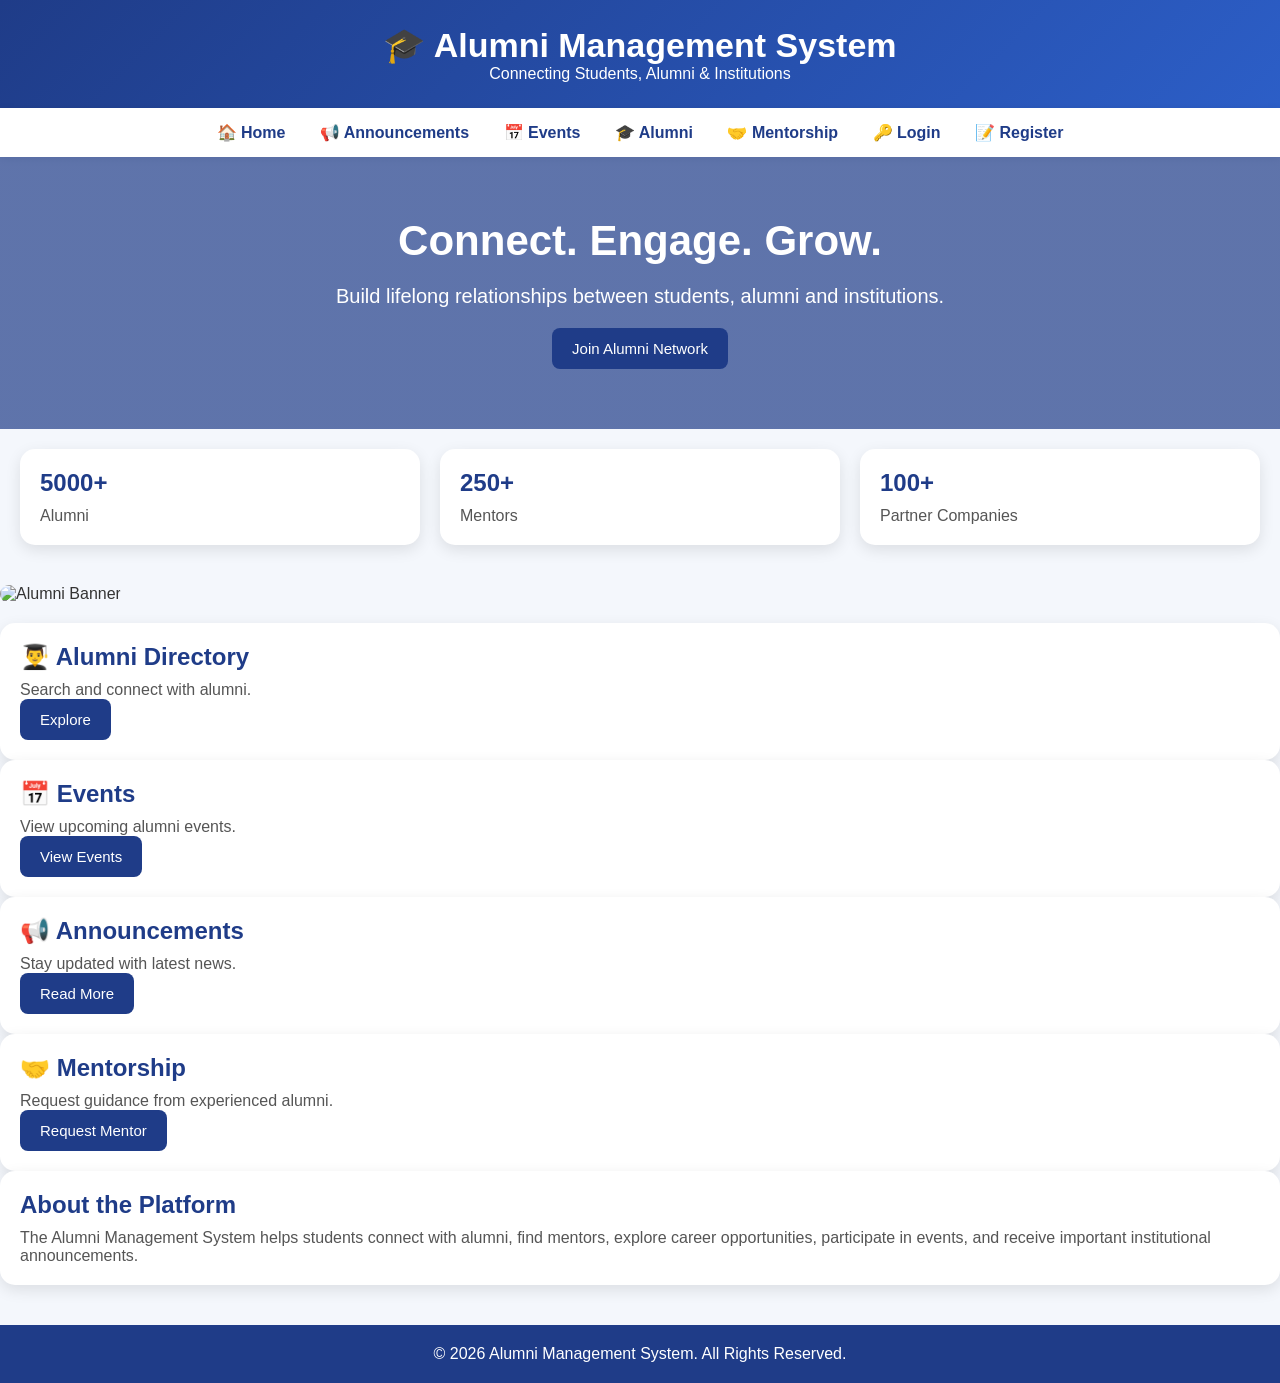
==== index.html @ cecde891 "Add files via upload" ====
<!DOCTYPE html>
<html lang="en">

<head>
    <meta charset="UTF-8">
    <meta name="viewport" content="width=device-width, initial-scale=1.0">
    <title>Alumni Management System</title>

    <link rel="stylesheet" href="style.css">
</head>

<body>

<header>
    <h1>🎓 Alumni Management System</h1>
    <p>Connecting Students, Alumni & Institutions</p>
</header>

<nav class="menu">
    <a href="index.html" class="nav-btn">🏠 Home</a>
    <a href="announcements.html" class="nav-btn">📢 Announcements</a>
    <a href="events.html" class="nav-btn">📅 Events</a>
    <a href="alumni_dashboard.html" class="nav-btn">🎓 Alumni</a>
    <a href="requests.html" class="nav-btn">🤝 Mentorship</a>
    <a href="login.html" class="nav-btn">🔑 Login</a>
    <a href="register.html" class="nav-btn">📝 Register</a>
</nav>
<section class="hero">

    <h2>Connect. Engage. Grow.</h2>

    <p>
        Build lifelong relationships between students,
        alumni and institutions.
    </p>

    <a href="register.html" class="btn">
        Join Alumni Network
    </a>

</section>

<section class="stats">

    <div class="card">
        <h2>5000+</h2>
        <p>Alumni</p>
    </div>

    <div class="card">
        <h2>250+</h2>
        <p>Mentors</p>
    </div>

    <div class="card">
        <h2>100+</h2>
        <p>Partner Companies</p>
    </div>

</section>

<section class="banner">

<img src="https://images.unsplash.com/photo-1523050854058-8df90110c9f1?w=1200"
alt="Alumni Banner">

</section>

<section class="dashboard">

    <div class="card">
        <h2>👨‍🎓 Alumni Directory</h2>
        <p>Search and connect with alumni.</p>
        <a href="alumni.html" class="btn">Explore</a>
    </div>

    <div class="card">
        <h2>📅 Events</h2>
        <p>View upcoming alumni events.</p>
        <a href="event.html" class="btn">View Events</a>
    </div>

    <div class="card">
        <h2>📢 Announcements</h2>
        <p>Stay updated with latest news.</p>
        <a href="announcement.html" class="btn">Read More</a>
    </div>

    <div class="card">
        <h2>🤝 Mentorship</h2>
        <p>Request guidance from experienced alumni.</p>
        <a href="requests.html" class="btn">Request Mentor</a>
    </div>

</section>

<section class="card">

<h2>About the Platform</h2>

<p>
The Alumni Management System helps students connect with alumni,
find mentors, explore career opportunities, participate in events,
and receive important institutional announcements.
</p>

</section>

<footer>
    <p>© 2026 Alumni Management System. All Rights Reserved.</p>
</footer>

</body>
</html>
---- style.css ----
/* ===========================
   Alumni Management System
   Professional Style Sheet
=========================== */

*{
    margin:0;
    padding:0;
    box-sizing:border-box;
    font-family:Arial, sans-serif;
}

body{
    background:#f4f7fc;
    color:#333;
}

/* Header */

header{
    background:linear-gradient(135deg,#1f3c88,#2c5ec7);
    color:white;
    text-align:center;
    padding:25px;
    box-shadow:0 4px 10px rgba(0,0,0,.2);
}

header h1{
    font-size:34px;
}

/* Navigation */

nav{
    background:white;
    text-align:center;
    padding:15px;
    box-shadow:0 2px 8px rgba(0,0,0,.1);
}

nav a{
    text-decoration:none;
    color:#1f3c88;
    font-weight:bold;
    margin:0 15px;
    transition:.3s;
}

nav a:hover{
    color:#ff9800;
}

/* Hero */

.hero{
    text-align:center;
    padding:60px 20px;
    background:linear-gradient(rgba(31,60,136,.7),rgba(31,60,136,.7)),
    url("https://images.unsplash.com/photo-1523050854058-8df90110c9f1?w=1200");
    background-size:cover;
    background-position:center;
    color:white;
}

.hero h2{
    font-size:42px;
}

.hero p{
    margin:20px 0;
    font-size:20px;
}

/* Buttons */

.btn,
button{
    background:#1f3c88;
    color:white;
    border:none;
    padding:12px 20px;
    border-radius:8px;
    cursor:pointer;
    font-size:15px;
    transition:.3s;
}

.btn{
    text-decoration:none;
    display:inline-block;
}

.btn:hover,
button:hover{
    background:#16306f;
}

/* Dashboard Cards */

.stats{
    display:grid;
    grid-template-columns:repeat(auto-fit,minmax(250px,1fr));
    gap:20px;
    padding:20px;
}

.card{
    background:white;
    padding:20px;
    border-radius:15px;
    box-shadow:0 5px 15px rgba(0,0,0,.1);
    transition:.3s;
}

.card:hover{
    transform:translateY(-6px);
}

.card h2,
.card h3{
    color:#1f3c88;
    margin-bottom:10px;
}

.card p{
    color:#555;
}

/* Forms */

input,
select,
textarea{
    width:100%;
    padding:12px;
    margin:10px 0;
    border:1px solid #ccc;
    border-radius:8px;
    font-size:15px;
}

input:focus,
select:focus,
textarea:focus{
    border-color:#1f3c88;
    outline:none;
}

/* Search Box */

#searchBox{
    width:100%;
    max-width:450px;
}

/* Approve / Reject */

.approve-btn{
    background:#28a745;
}

.approve-btn:hover{
    background:#218838;
}

.reject-btn{
    background:#ffb3b3;
    color:#222;
}

.reject-btn:hover{
    background:#ff8080;
}

/* Banner */

.banner img{
    width:100%;
    border-radius:20px;
    margin:20px 0;
}

/* Footer */

footer{
    background:#1f3c88;
    color:white;
    text-align:center;
    padding:20px;
    margin-top:40px;
}

/* Responsive */

@media(max-width:768px){

header h1{
    font-size:26px;
}

.hero h2{
    font-size:30px;
}

nav a{
    display:block;
    margin:10px 0;
}

.stats{
    grid-template-columns:1fr;
}

}
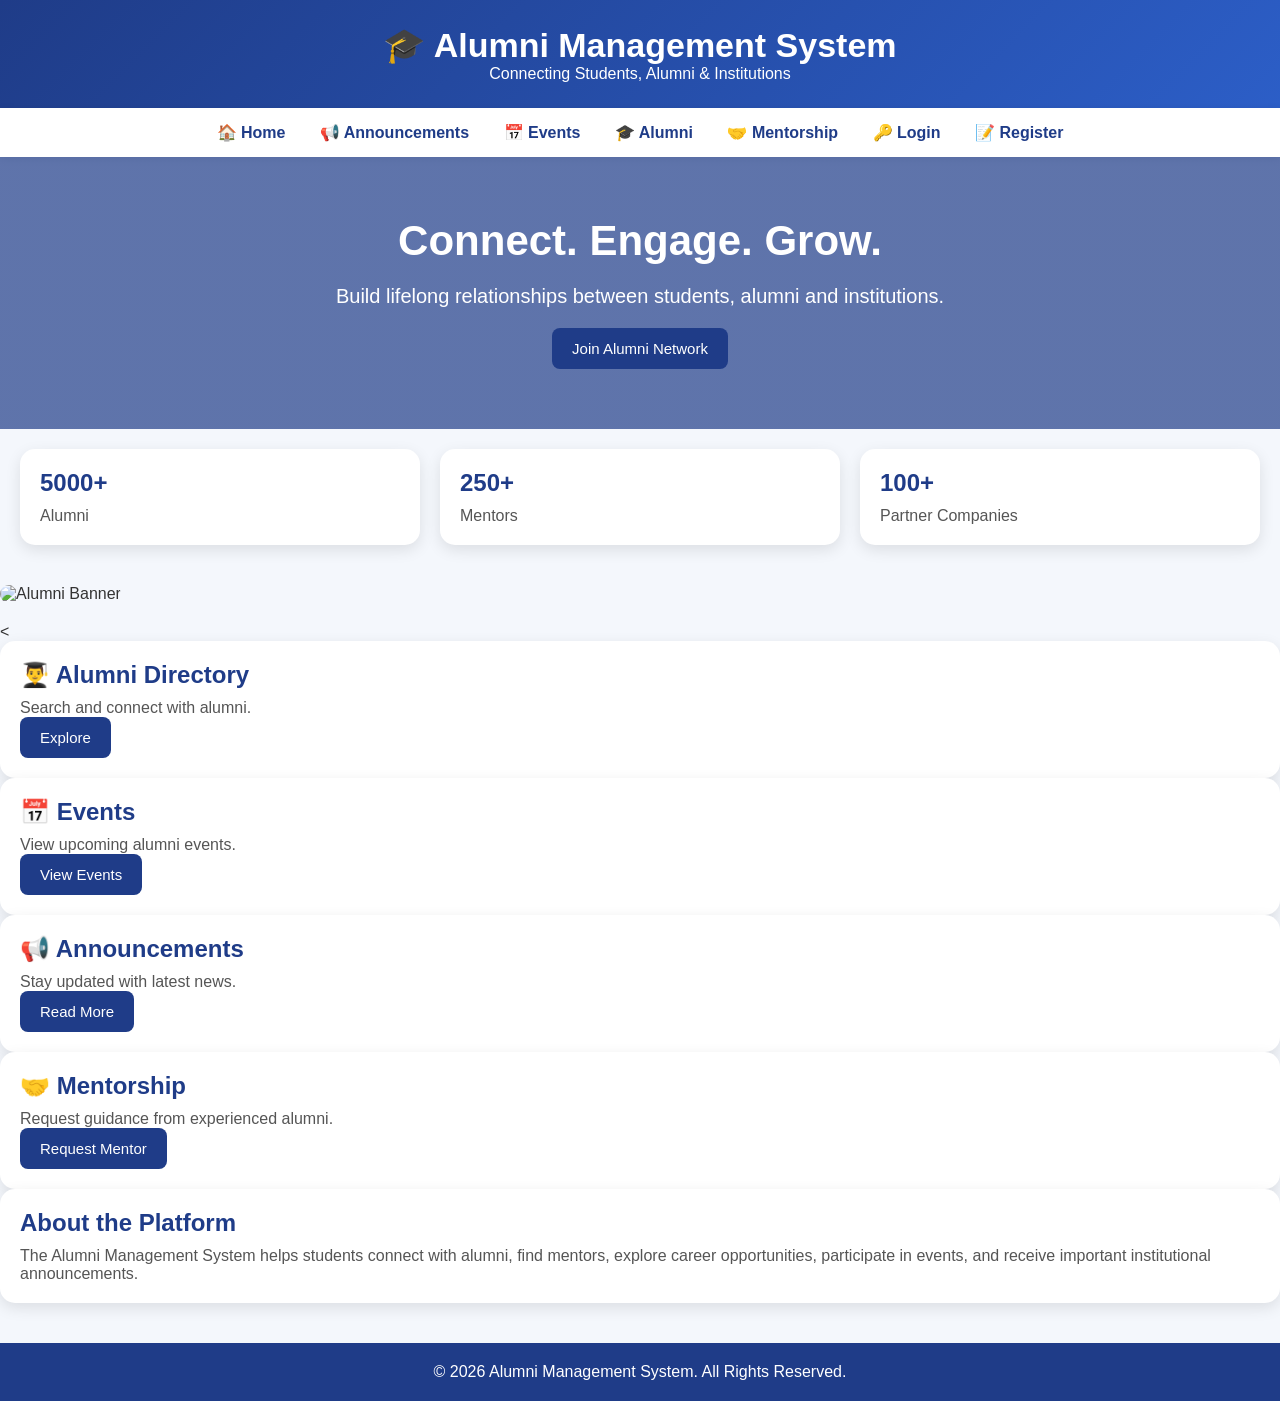
==== commit ee8724e7: "Update index.html" ====
--- a/index.html
+++ b/index.html
@@ -66,24 +66,24 @@
 
 </section>
 
-<section class="dashboard">
+<<section class="dashboard">
 
     <div class="card">
         <h2>👨‍🎓 Alumni Directory</h2>
         <p>Search and connect with alumni.</p>
-        <a href="alumni.html" class="btn">Explore</a>
+        <a href="alumini.html" class="btn">Explore</a>
     </div>
 
     <div class="card">
         <h2>📅 Events</h2>
         <p>View upcoming alumni events.</p>
-        <a href="event.html" class="btn">View Events</a>
+        <a href="events.html" class="btn">View Events</a>
     </div>
 
     <div class="card">
         <h2>📢 Announcements</h2>
         <p>Stay updated with latest news.</p>
-        <a href="announcement.html" class="btn">Read More</a>
+        <a href="announcements.html" class="btn">Read More</a>
     </div>
 
     <div class="card">
@@ -93,8 +93,7 @@
     </div>
 
 </section>
-
-<section class="card">
+    <section class="card">
 
 <h2>About the Platform</h2>
 
@@ -111,4 +110,4 @@
 </footer>
 
 </body>
-</html>+</html>
